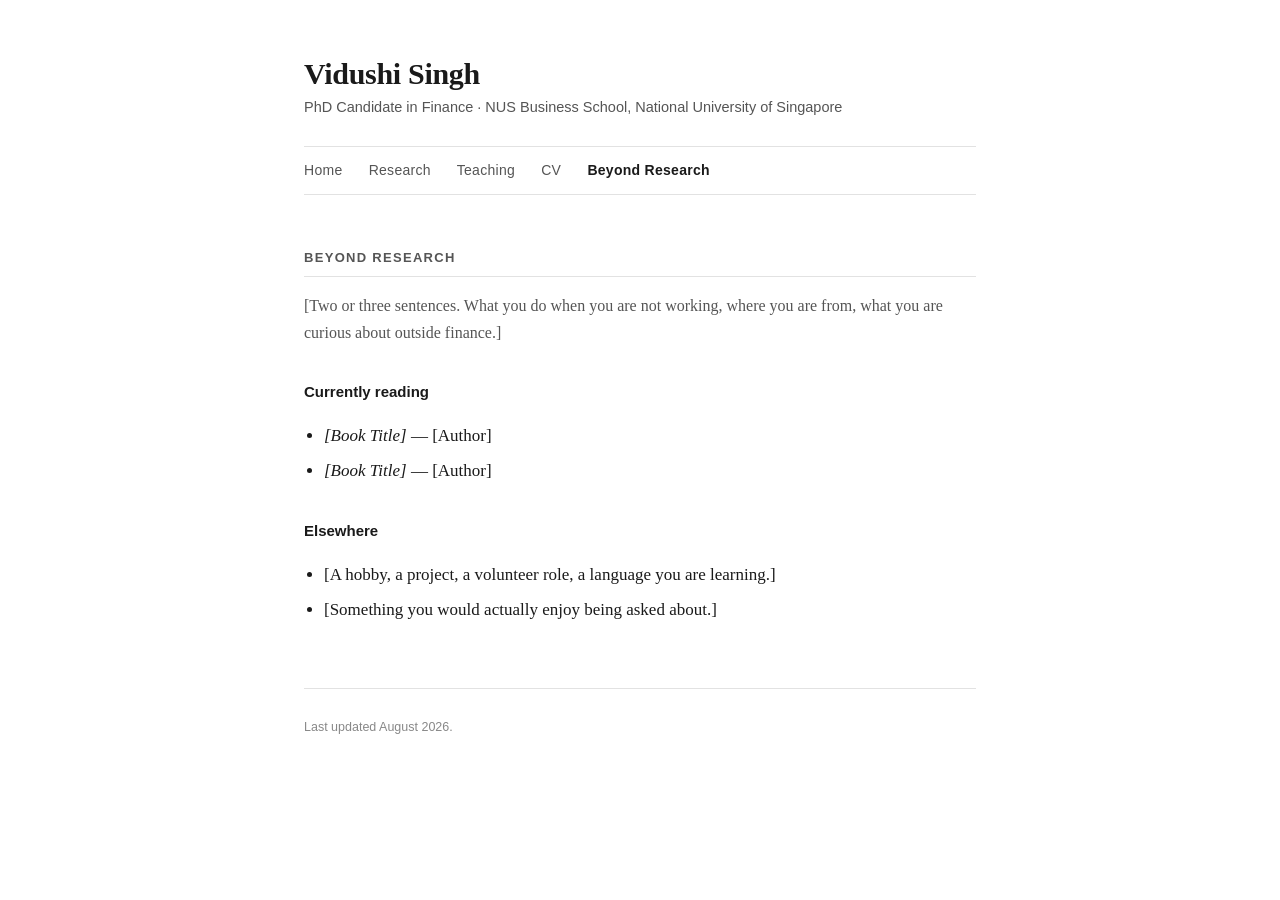
==== personal.html @ fddb781e "Add files via upload" ====
<!DOCTYPE html>
<html lang="en">
<head>
<meta charset="utf-8">
<meta name="viewport" content="width=device-width, initial-scale=1">
<title>Beyond Research — Vidushi Singh</title>
<meta name="description" content="Reading, writing, and things outside the job.">
<link rel="stylesheet" href="style.css">
</head>
<body>
<div class="wrap">

  <header class="site">
    <h1><a href="index.html">Vidushi Singh</a></h1>
    <p class="affil">PhD Candidate in Finance &middot; NUS Business School, National University of Singapore</p>
  </header>

  <nav class="site">
    <a href="index.html">Home</a>
    <a href="research.html">Research</a>
    <a href="teaching.html">Teaching</a>
    <a href="cv.pdf">CV</a>
    <a href="personal.html" aria-current="page">Beyond Research</a>
  </nav>

  <!--
    A note on this page: keep it short and specific. The convention among
    finance academics is a handful of concrete lines, not a blog. Specific
    beats charming — "I run the Kallang loop most mornings" reads better
    than "I love running." Anything here is fair game in an interview, so
    only list things you would happily talk about.

    Delete any block below that you do not want. An empty page is worse
    than no page, so if you are not ready, remove the nav link on all four
    HTML files and come back to this later.
  -->

  <h2 class="section">Beyond Research</h2>

  <p class="note">
    [Two or three sentences. What you do when you are not working, where you
    are from, what you are curious about outside finance.]
  </p>

  <h3 class="sub">Currently reading</h3>
  <ul class="plain">
    <li><em>[Book Title]</em> &mdash; [Author]</li>
    <li><em>[Book Title]</em> &mdash; [Author]</li>
  </ul>

  <h3 class="sub">Elsewhere</h3>
  <ul class="plain">
    <li>[A hobby, a project, a volunteer role, a language you are learning.]</li>
    <li>[Something you would actually enjoy being asked about.]</li>
  </ul>

  <!-- Optional: a photo strip. Uncomment and drop images into photos/.
  <h3 class="sub">Photographs</h3>
  <p>
    <img src="photos/one.jpg" alt="" style="width:32%; border-radius:2px;">
    <img src="photos/two.jpg" alt="" style="width:32%; border-radius:2px;">
    <img src="photos/three.jpg" alt="" style="width:32%; border-radius:2px;">
  </p>
  -->

  <footer class="site">
    <p>Last updated August 2026.</p>
  </footer>

</div>
</body>
</html>
---- style.css ----
/* ==========================================================================
   Academic personal site — classic minimal
   Edit the variables below to retheme the whole site.
   ========================================================================== */

:root {
  --ink:        #1a1a1a;   /* body text */
  --ink-soft:   #555;      /* secondary text, coauthors, dates */
  --ink-faint:  #888;      /* footer, meta */
  --rule:       #e2e2e2;   /* hairlines */
  --accent:     #7a2e2e;   /* links + JMP tag. Muted maroon. */
  --accent-bg:  #f7f2f2;   /* tint behind the JMP tag */
  --bg:         #ffffff;
  --measure:    720px;     /* max content width */
  --serif:      "Charter", "Iowan Old Style", "Palatino Linotype", Palatino,
                "Source Serif Pro", Georgia, serif;
  --sans:       -apple-system, BlinkMacSystemFont, "Segoe UI", "Helvetica Neue",
                Arial, sans-serif;
}

*, *::before, *::after { box-sizing: border-box; }

html { -webkit-text-size-adjust: 100%; }

body {
  margin: 0;
  background: var(--bg);
  color: var(--ink);
  font-family: var(--serif);
  font-size: 17px;
  line-height: 1.65;
  font-kerning: normal;
  -webkit-font-smoothing: antialiased;
}

.wrap {
  max-width: var(--measure);
  margin: 0 auto;
  padding: 0 24px 80px;
}

/* --------------------------------------------------------------- header */

header.site {
  padding: 56px 0 0;
}

header.site h1 {
  font-size: 30px;
  line-height: 1.2;
  font-weight: 600;
  letter-spacing: -0.01em;
  margin: 0 0 4px;
}

header.site h1 a { color: inherit; border: 0; }

header.site .affil {
  font-family: var(--sans);
  font-size: 14.5px;
  color: var(--ink-soft);
  margin: 0;
}

/* ------------------------------------------------------------------ nav */

nav.site {
  margin: 26px 0 0;
  padding: 12px 0;
  border-top: 1px solid var(--rule);
  border-bottom: 1px solid var(--rule);
  font-family: var(--sans);
  font-size: 14px;
  letter-spacing: 0.02em;
}

nav.site a {
  color: var(--ink-soft);
  border: 0;
  margin-right: 22px;
  text-decoration: none;
}

nav.site a:hover { color: var(--accent); }

nav.site a[aria-current="page"] {
  color: var(--ink);
  font-weight: 600;
}

/* ------------------------------------------------------------- intro row */

.intro {
  display: flex;
  gap: 36px;
  align-items: flex-start;
  margin: 44px 0 0;
}

.intro .photo {
  flex: 0 0 180px;
}

.intro .photo img {
  width: 180px;
  height: 180px;
  object-fit: cover;
  display: block;
  /* Swap to border-radius: 50% for a circular crop. */
  border-radius: 2px;
  background: #f0f0f0;
}

.intro .photo .caption {
  font-family: var(--sans);
  font-size: 12px;
  color: var(--ink-faint);
  margin-top: 8px;
  line-height: 1.4;
}

.intro .bio { flex: 1 1 auto; min-width: 0; }

.intro .bio p:first-child { margin-top: 0; }

/* --------------------------------------------------------------- links */

.linkbar {
  font-family: var(--sans);
  font-size: 14px;
  margin: 22px 0 0;
  padding: 0;
  list-style: none;
}

.linkbar li {
  display: inline;
  margin-right: 16px;
  white-space: nowrap;
}

/* ------------------------------------------------------------- headings */

h2.section {
  font-family: var(--sans);
  font-size: 13px;
  font-weight: 700;
  letter-spacing: 0.1em;
  text-transform: uppercase;
  color: var(--ink-soft);
  margin: 52px 0 0;
  padding-bottom: 8px;
  border-bottom: 1px solid var(--rule);
}

h3.sub {
  font-family: var(--sans);
  font-size: 15px;
  font-weight: 600;
  color: var(--ink);
  margin: 34px 0 0;
}

/* ---------------------------------------------------------------- links */

a {
  color: var(--accent);
  text-decoration: none;
  border-bottom: 1px solid rgba(122, 46, 46, 0.28);
}

a:hover { border-bottom-color: var(--accent); }

/* ------------------------------------------------------------- papers */

.paper {
  margin: 28px 0 0;
  padding-top: 4px;
}

.paper .title {
  font-weight: 600;
  font-size: 17.5px;
  line-height: 1.4;
  display: block;
  margin-bottom: 3px;
}

.paper .title a { color: var(--ink); border-bottom-color: var(--rule); }
.paper .title a:hover { color: var(--accent); }

.paper .meta {
  font-family: var(--sans);
  font-size: 14px;
  color: var(--ink-soft);
  margin: 0 0 6px;
}

.tag {
  display: inline-block;
  font-family: var(--sans);
  font-size: 11px;
  font-weight: 600;
  letter-spacing: 0.07em;
  text-transform: uppercase;
  color: var(--accent);
  background: var(--accent-bg);
  border: 1px solid rgba(122, 46, 46, 0.18);
  border-radius: 3px;
  padding: 1px 6px;
  vertical-align: 2px;
  margin-left: 6px;
  white-space: nowrap;
}

.paper .links {
  font-family: var(--sans);
  font-size: 13.5px;
}

.paper .links a { margin-right: 13px; }

/* Expandable abstract — uses native <details>, no JavaScript. */
.paper details { margin-top: 7px; }

.paper summary {
  font-family: var(--sans);
  font-size: 13.5px;
  color: var(--accent);
  cursor: pointer;
  list-style: none;
  display: inline-block;
  user-select: none;
}

.paper summary::-webkit-details-marker { display: none; }
.paper summary::before { content: "+ "; font-weight: 600; }
.paper details[open] summary::before { content: "\2013 "; }
.paper summary:hover { text-decoration: underline; }

.paper .abstract {
  font-size: 15.5px;
  line-height: 1.6;
  color: var(--ink-soft);
  margin: 10px 0 0;
  padding-left: 16px;
  border-left: 2px solid var(--rule);
}

/* ------------------------------------------------------- generic blocks */

.note {
  font-size: 16px;
  color: var(--ink-soft);
}

ul.plain { padding-left: 20px; }
ul.plain li { margin-bottom: 7px; }

.course {
  margin: 24px 0 0;
}

.course .name { font-weight: 600; }

.course .detail {
  font-family: var(--sans);
  font-size: 14px;
  color: var(--ink-soft);
}

/* --------------------------------------------------------------- footer */

footer.site {
  margin-top: 64px;
  padding-top: 16px;
  border-top: 1px solid var(--rule);
  font-family: var(--sans);
  font-size: 12.5px;
  color: var(--ink-faint);
}

footer.site a { color: var(--ink-faint); border-bottom-color: var(--rule); }

/* ---------------------------------------------------------- responsive */

@media (max-width: 620px) {
  body { font-size: 16.5px; }
  .wrap { padding: 0 18px 56px; }
  header.site { padding-top: 36px; }
  header.site h1 { font-size: 26px; }
  .intro { display: block; }
  .intro .photo { margin-bottom: 22px; }
  .intro .photo img { width: 140px; height: 140px; }
  nav.site a { margin-right: 16px; display: inline-block; line-height: 2; }
  .linkbar li { display: block; margin: 0 0 5px; }
}

/* ------------------------------------------------------------ dark mode */

@media (prefers-color-scheme: dark) {
  :root {
    --ink:       #e8e6e3;
    --ink-soft:  #a8a29c;
    --ink-faint: #7d7873;
    --rule:      #333;
    --accent:    #d99a9a;
    --accent-bg: #2a2020;
    --bg:        #141414;
  }
  a { border-bottom-color: rgba(217, 154, 154, 0.3); }
  .intro .photo img { background: #262626; }
}

/* ------------------------------------------------------------ printing */

@media print {
  nav.site, footer.site, .intro .photo { display: none; }
  body { font-size: 11pt; color: #000; }
  a { color: #000; border: 0; }
  .paper details { display: none; }
}
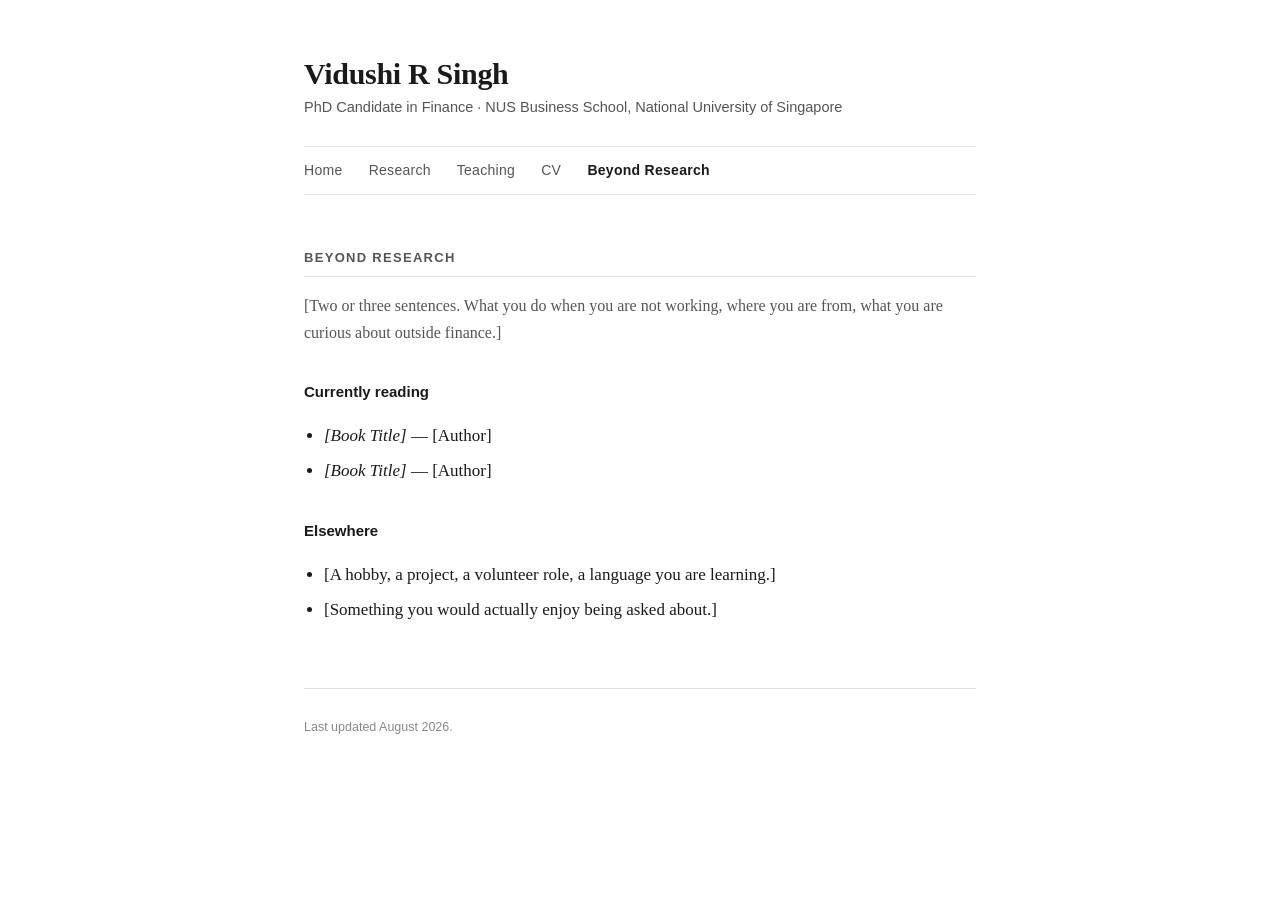
==== commit 7963a4cf: "Update personal.html" ====
--- a/personal.html
+++ b/personal.html
@@ -3,7 +3,7 @@
 <head>
 <meta charset="utf-8">
 <meta name="viewport" content="width=device-width, initial-scale=1">
-<title>Beyond Research — Vidushi Singh</title>
+<title>Beyond Research — Vidushi R Singh</title>
 <meta name="description" content="Reading, writing, and things outside the job.">
 <link rel="stylesheet" href="style.css">
 </head>
@@ -11,7 +11,7 @@
 <div class="wrap">
 
   <header class="site">
-    <h1><a href="index.html">Vidushi Singh</a></h1>
+    <h1><a href="index.html">Vidushi R Singh</a></h1>
     <p class="affil">PhD Candidate in Finance &middot; NUS Business School, National University of Singapore</p>
   </header>
 
